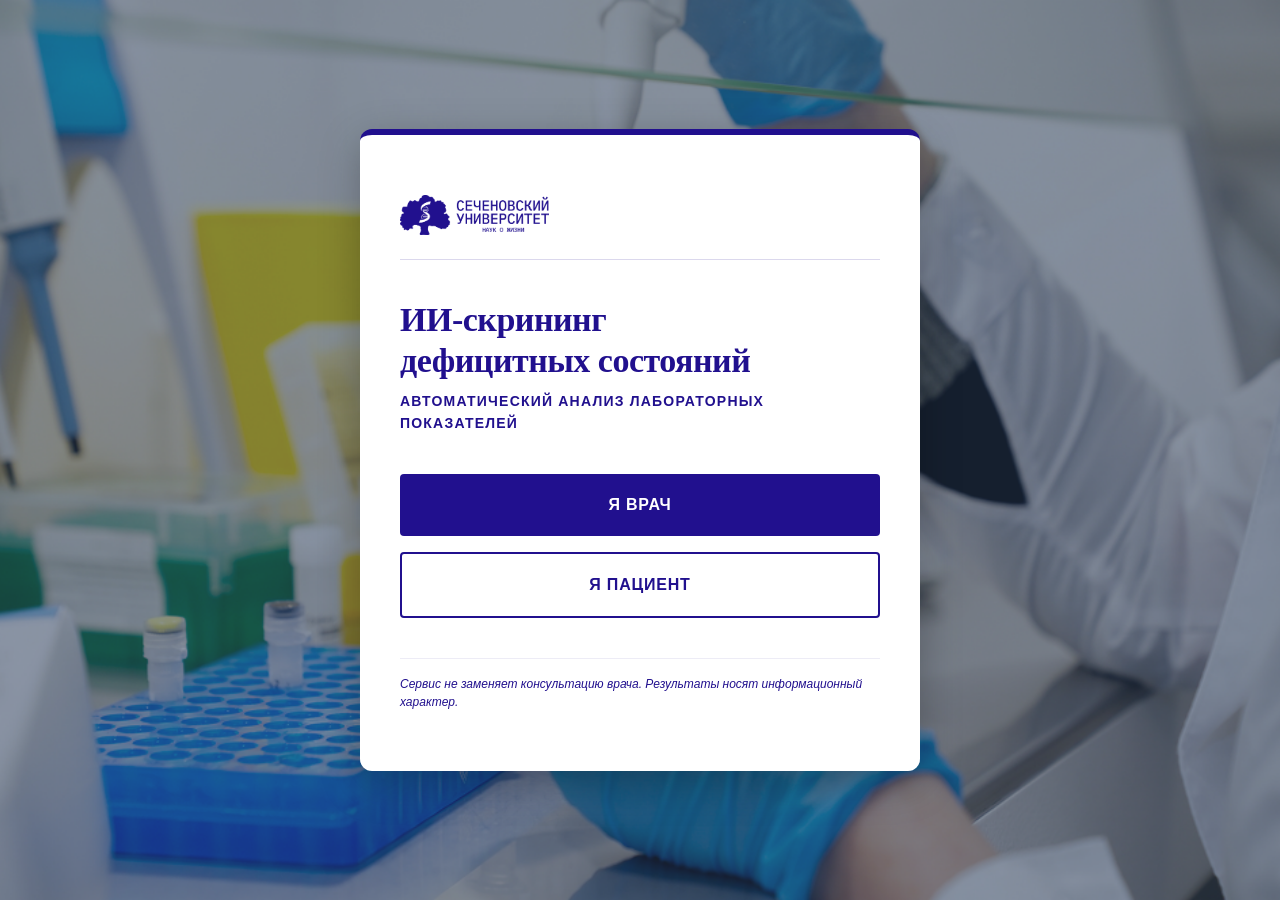
==== frontend/index.html @ cfb5610d "Add frontend folder" ====
<!DOCTYPE html>
<html lang="ru">
<head>
    <meta charset="UTF-8">
    <meta name="viewport" content="width=device-width, initial-scale=1.0">
    <title>ИИ-скрининг дефицитных состояний | Сеченовский Университет</title>
    <link rel="stylesheet" href="style.css">
</head>
<body>
    <div class="container">
        <header class="header">
            <div class="logo-placeholder">
                <img src="Sechenov Logo color horizontal.png" alt="Сеченовский Университет" class="logo-img">
            </div>
        </header>

        <h1>ИИ-скрининг<br>дефицитных состояний</h1>
        <p class="subtitle">Автоматический анализ лабораторных показателей</p>

        <div class="buttons">
            <a href="doctor.html" class="btn btn-doctor">Я врач</a>
            <a href="patient.html" class="btn btn-patient">Я пациент</a>
        </div>

        <p class="disclaimer">
            Сервис не заменяет консультацию врача. Результаты носят информационный характер.
        </p>
    </div>
</body>
</html>
---- frontend/style.css ----
:root {
    --sechenov-primary: #21108E;
    --sechenov-dark-blue: #21108E;
    --sechenov-deep-blue: #21108E;
    --sechenov-bright-blue: #5E70FF;

    --bg-page: #21108E;
    --bg-white: #FFFFFF;
    --bg-light-blue: #E6EEF9;
    --bg-card: #DDE5FF;
    --bg-light-gray: #F0F1F2;

    --text-main: #21108E;
    --text-white: #FFFFFF;

    --border-light: rgba(33, 16, 142, 0.16);
    --border-extra-light: rgba(33, 16, 142, 0.08);

    --space-xs: 8px;
    --space-sm: 16px;
    --space-md: 24px;
    --space-lg: 40px;
    --space-xl: 60px;

    --radius-sm: 4px;
    --radius-md: 8px;
    --radius-lg: 12px;
}

* {
    margin: 0;
    padding: 0;
    box-sizing: border-box;
}

body {
    font-family: 'Helvetica Neue', Arial, sans-serif;
    background: url('Frame 2.png') center/cover no-repeat fixed;
    color: var(--text-main);
    line-height: 1.6;
    padding: var(--space-lg) var(--space-sm);
    min-height: 100vh;
    display: flex;
    align-items: center;
    justify-content: center;
}

.container {
    background: var(--bg-white);
    padding: var(--space-xl) var(--space-lg);
    border-radius: var(--radius-lg);
    max-width: 560px;
    width: 100%;
    border-top: 6px solid var(--sechenov-primary);
    box-shadow: 0 12px 40px rgba(0, 0, 0, 0.25);
    color: var(--text-main);
}

.container-wide {
    max-width: 900px;
}

.header {
    display: flex;
    justify-content: space-between;
    align-items: center;
    margin-bottom: var(--space-lg);
    padding-bottom: var(--space-sm);
    border-bottom: 1px solid var(--border-light);
    gap: var(--space-sm);
}

.back-link {
    color: var(--sechenov-primary);
    text-decoration: none;
    font-size: 14px;
    font-weight: 600;
    text-transform: uppercase;
    letter-spacing: 0.6px;
    transition: opacity 0.2s;
    flex-shrink: 0;
}

.back-link:hover {
    opacity: 0.7;
}

.back-link:active {
    opacity: 0.5;
}

.logo-img {
    height: 40px;
    width: auto;
    max-width: 200px;
    object-fit: contain;
    flex-shrink: 0;
}

.logo-placeholder {
    text-align: right;
}

.logo-text {
    font-family: Georgia, serif;
    font-size: 12px;
    font-weight: 700;
    color: var(--sechenov-primary);
    letter-spacing: 1.2px;
    line-height: 1.3;
    text-transform: uppercase;
}

h1 {
    font-family: Georgia, 'Times New Roman', serif;
    font-size: 34px;
    color: var(--text-main);
    margin-bottom: var(--space-xs);
    font-weight: 700;
    letter-spacing: -0.5px;
    line-height: 1.2;
}

.subtitle {
    color: var(--text-main);
    font-size: 14px;
    margin-bottom: var(--space-lg);
    text-transform: uppercase;
    letter-spacing: 1.2px;
    font-weight: 600;
}

h2 {
    font-family: Georgia, serif;
    color: var(--text-main);
    font-size: 24px;
    margin-bottom: var(--space-sm);
    padding-bottom: var(--space-xs);
    border-bottom: 1px solid var(--border-light);
}

h3 {
    font-size: 14px;
    color: var(--text-main);
    margin: var(--space-md) 0 var(--space-xs);
    text-transform: uppercase;
    letter-spacing: 0.8px;
    font-weight: 700;
}

.buttons {
    display: flex;
    flex-direction: column;
    gap: var(--space-sm);
}

.btn {
    display: block;
    padding: 18px 24px;
    border-radius: var(--radius-sm);
    text-decoration: none;
    font-size: 16px;
    font-weight: 600;
    text-align: center;
    text-transform: uppercase;
    letter-spacing: 0.8px;
    transition: opacity 0.2s ease;
    border: none;
    cursor: pointer;
    font-family: inherit;
}

.btn-primary,
.btn-doctor {
    background-color: var(--sechenov-primary);
    color: var(--text-white);
}

.btn-primary:hover,
.btn-doctor:hover {
    opacity: 0.85;
}

.btn-primary:active,
.btn-doctor:active {
    opacity: 0.7;
}

.btn-secondary,
.btn-patient {
    background-color: var(--bg-white);
    color: var(--sechenov-primary);
    border: 2px solid var(--sechenov-primary);
}

.btn-secondary:hover,
.btn-patient:hover {
    background-color: var(--bg-light-blue);
}

.btn-secondary:active,
.btn-patient:active {
    background-color: var(--sechenov-primary);
    color: var(--text-white);
}

.btn-tertiary {
    background-color: var(--bg-light-gray);
    color: var(--text-main);
}

.btn-tertiary:hover {
    background-color: var(--bg-card);
}

.form-grid {
    display: grid;
    grid-template-columns: 1fr 1fr;
    gap: var(--space-sm) var(--space-md);
    margin-bottom: var(--space-md);
}

.form-group {
    display: flex;
    flex-direction: column;
    text-align: left;
    margin-bottom: var(--space-sm);
}

.form-group label {
    font-size: 12px;
    font-weight: 700;
    margin-bottom: var(--space-xs);
    color: var(--text-main);
    text-transform: uppercase;
    letter-spacing: 0.6px;
}

.form-group input,
.form-group select {
    padding: 14px 16px;
    border: 1px solid var(--border-light);
    border-radius: var(--radius-sm);
    font-size: 16px;
    font-family: inherit;
    color: var(--text-main);
    background-color: var(--bg-white);
    transition: border-color 0.2s, box-shadow 0.2s;
}

.form-group input:focus,
.form-group select:focus {
    outline: none;
    border-color: var(--sechenov-primary);
    box-shadow: 0 0 0 3px rgba(33, 16, 142, 0.12);
}

.form-group input::placeholder {
    color: rgba(33, 16, 142, 0.4);
}

.checkbox-group {
    display: flex;
    align-items: center;
    gap: var(--space-xs);
    margin-bottom: var(--space-sm);
    text-align: left;
}

.checkbox-group input[type="checkbox"] {
    width: 18px;
    height: 18px;
    accent-color: var(--sechenov-primary);
    cursor: pointer;
    flex-shrink: 0;
}

.checkbox-group label {
    font-size: 15px;
    color: var(--text-main);
    cursor: pointer;
    text-transform: none;
    font-weight: 400;
    letter-spacing: 0;
    margin: 0;
}

.result {
    margin-top: var(--space-lg);
    padding: var(--space-md);
    background-color: var(--bg-light-blue);
    border-radius: var(--radius-md);
    text-align: left;
    border-left: 4px solid var(--sechenov-primary);
    color: var(--text-main);
}

.result.hidden {
    display: none;
}

.result h2 {
    font-family: Georgia, serif;
    color: var(--text-main);
    margin-bottom: var(--space-sm);
    border-bottom: 1px solid var(--border-light);
    padding-bottom: var(--space-xs);
}

.result h3 {
    font-size: 13px;
    color: var(--text-main);
    margin: var(--space-md) 0 var(--space-xs);
    text-transform: uppercase;
    letter-spacing: 0.6px;
}

.result ul {
    margin-left: var(--space-md);
    line-height: 1.9;
    color: var(--text-main);
}

.result p {
    margin-bottom: var(--space-xs);
    color: var(--text-main);
}

.result strong {
    color: var(--text-main);
}

.disclaimer {
    margin-top: var(--space-lg);
    font-size: 12px;
    color: var(--text-main);
    font-style: italic;
    border-top: 1px solid var(--border-extra-light);
    padding-top: var(--space-sm);
    line-height: 1.5;
}

.error {
    color: var(--text-main);
    font-weight: 600;
}

.success {
    color: var(--text-main);
    font-weight: 600;
}

@media (max-width: 600px) {
    body {
        padding: var(--space-sm);
    }

    .container {
        padding: var(--space-lg) var(--space-md);
        border-top: none;
        border-left: 5px solid var(--sechenov-primary);
    }

    .form-grid {
        grid-template-columns: 1fr;
        gap: 0;
    }

    h1 {
        font-size: 26px;
    }

    .header {
        flex-direction: column;
        align-items: flex-start;
        gap: var(--space-xs);
    }

    .logo-img {
        height: 32px;
        max-width: 160px;
    }

    .logo-placeholder {
        text-align: left;
    }

    .logo-text {
        font-size: 11px;
    }
}
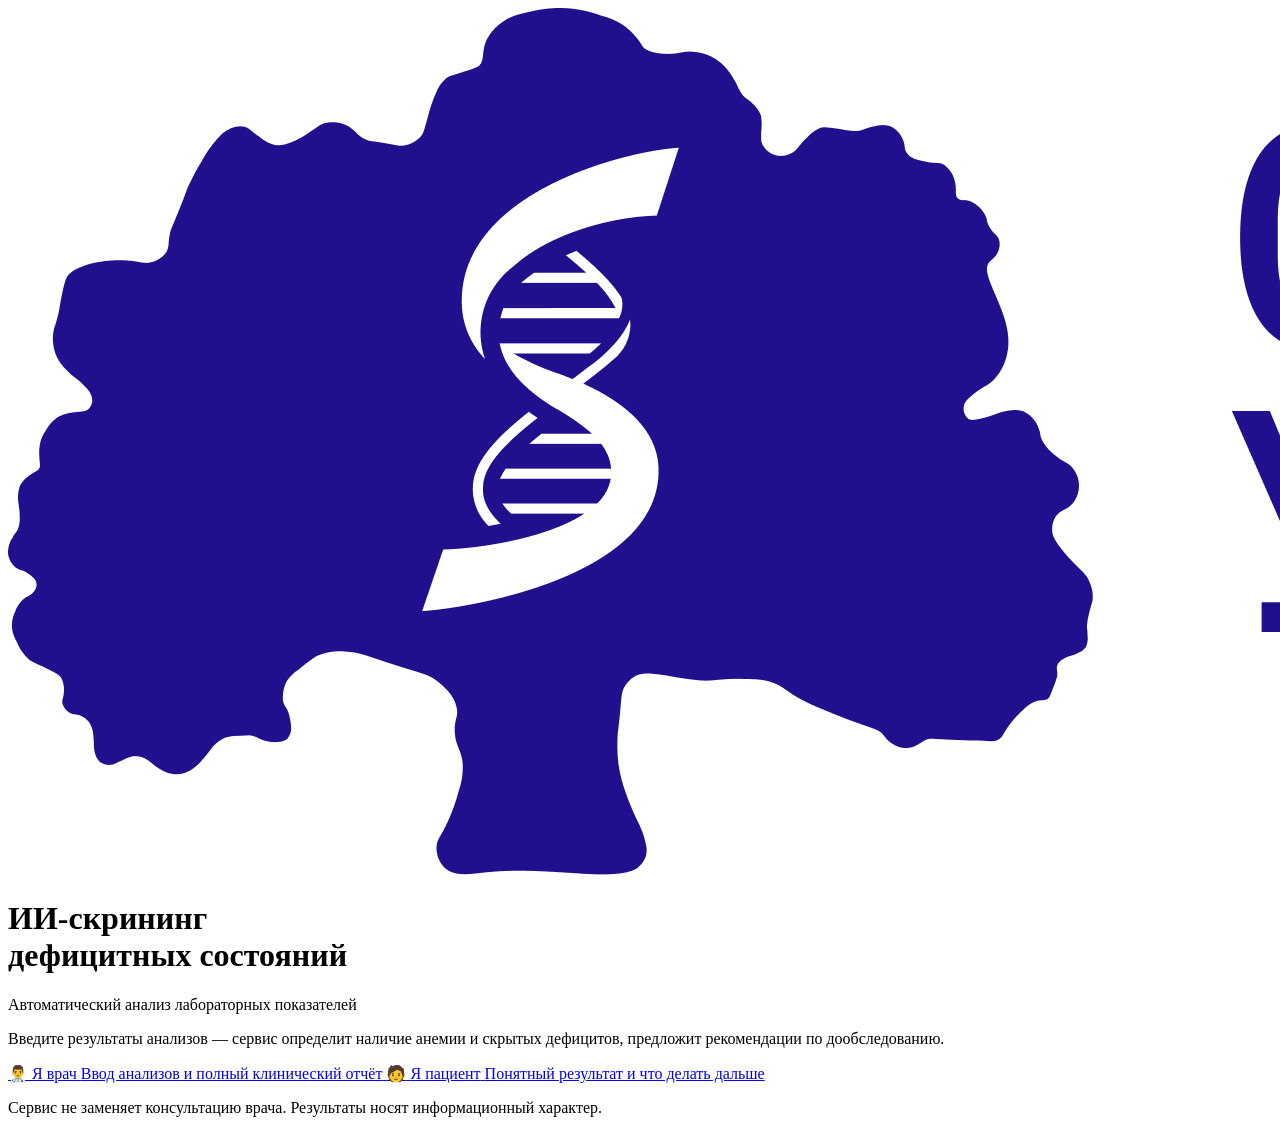
==== commit 604a8f99: "бла бла" ====
--- a/frontend/index.html
+++ b/frontend/index.html
@@ -4,7 +4,7 @@
     <meta charset="UTF-8">
     <meta name="viewport" content="width=device-width, initial-scale=1.0">
     <title>ИИ-скрининг дефицитных состояний | Сеченовский Университет</title>
-    <link rel="stylesheet" href="style.css">
+    <link rel="icon" type="image/png" href="Sechenov Logo color horizontal.png">
 </head>
 <body>
     <div class="container">
@@ -14,12 +14,24 @@
             </div>
         </header>
 
-        <h1>ИИ-скрининг<br>дефицитных состояний</h1>
+        <h1>ИИ-скрининг<br><span class=".accent { color: #1f4e79; }">дефицитных состояний</span></h1>
         <p class="subtitle">Автоматический анализ лабораторных показателей</p>
+        <p class="lead">
+    Введите результаты анализов — сервис определит наличие анемии и скрытых дефицитов,
+    предложит рекомендации по дообследованию.
+</p>
+        <div class="buttons">
+            <a href="doctor.html" class="btn btn-doctor">
+                <span class="btn-icon">👨‍⚕️</span>
+                <span class="btn-text">Я врач</span>
+                <span class="btn-hint">Ввод анализов и полный клинический отчёт</span>
+            </a>
 
-        <div class="buttons">
-            <a href="doctor.html" class="btn btn-doctor">Я врач</a>
-            <a href="patient.html" class="btn btn-patient">Я пациент</a>
+            <a href="patient.html" class="btn btn-patient">
+                <span class="btn-icon">🧑</span>
+                <span class="btn-text">Я пациент</span>
+                <span class="btn-hint">Понятный результат и что делать дальше</span>
+            </a>
         </div>
 
         <p class="disclaimer">
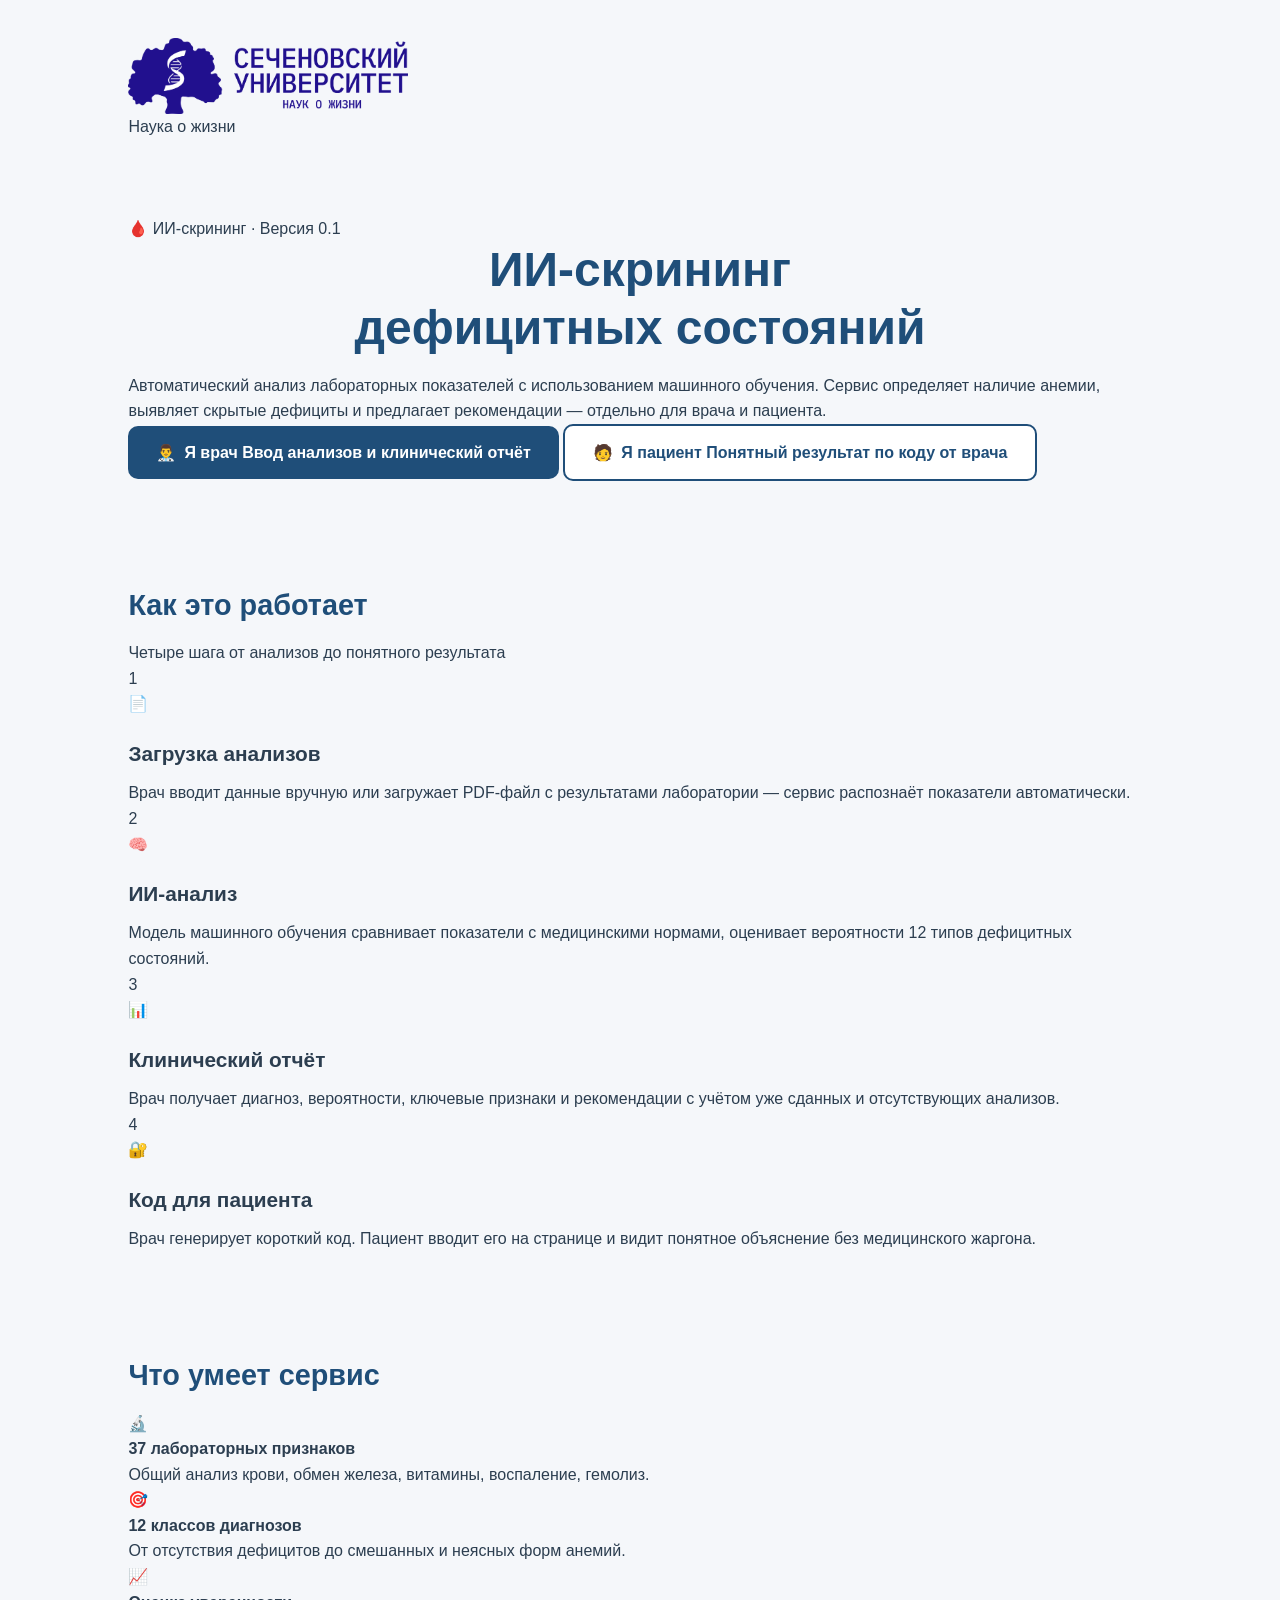
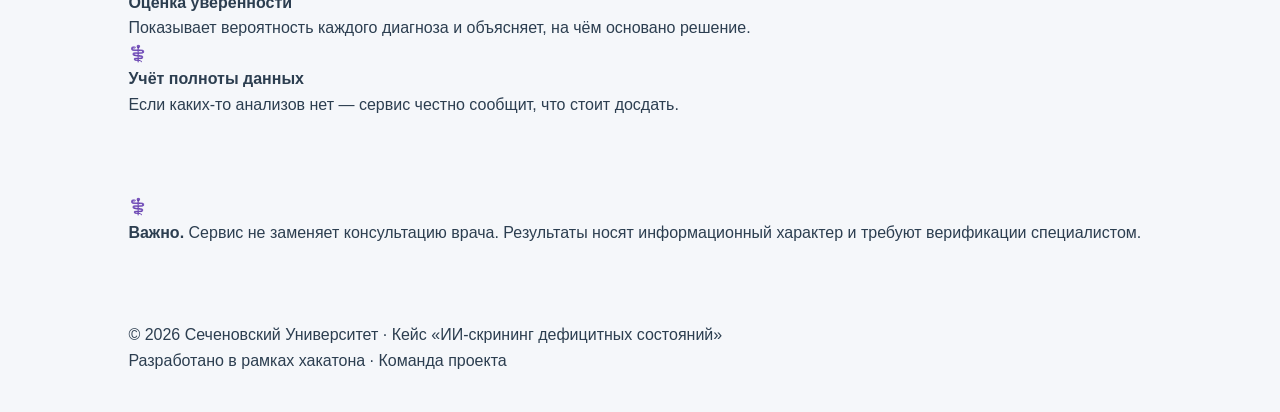
==== commit f9daad5d: "обновлёнка" ====
--- a/frontend/index.html
+++ b/frontend/index.html
@@ -4,39 +4,154 @@
     <meta charset="UTF-8">
     <meta name="viewport" content="width=device-width, initial-scale=1.0">
     <title>ИИ-скрининг дефицитных состояний | Сеченовский Университет</title>
+    <meta name="description" content="ИИ-сервис для автоматической интерпретации лабораторных анализов. Определяет анемию и дефицитные состояния, формирует рекомендации для врача и пациента.">
     <link rel="icon" type="image/png" href="Sechenov Logo color horizontal.png">
+    <link rel="stylesheet" href="style.css?v=3">
 </head>
 <body>
-    <div class="container">
-        <header class="header">
-            <div class="logo-placeholder">
-                <img src="Sechenov Logo color horizontal.png" alt="Сеченовский Университет" class="logo-img">
+
+    <!-- ================= HEADER ================= -->
+    <header class="site-header">
+        <div class="container header-inner">
+            <img src="Sechenov Logo color horizontal.png"
+                 alt="Сеченовский Университет"
+                 class="logo-img">
+            <div class="header-tagline">Наука о жизни</div>
+        </div>
+    </header>
+
+    <!-- ================= HERO ================= -->
+    <section class="hero">
+        <div class="container">
+            <div class="hero-badge">🩸 ИИ-скрининг · Версия 0.1</div>
+            <h1 class="hero-title">
+                ИИ-скрининг<br>
+                <span class="hero-accent">дефицитных состояний</span>
+            </h1>
+            <p class="hero-lead">
+                Автоматический анализ лабораторных показателей с использованием машинного обучения.
+                Сервис определяет наличие анемии, выявляет скрытые дефициты и предлагает рекомендации —
+                отдельно для врача и пациента.
+            </p>
+
+            <div class="hero-buttons">
+                <a href="doctor.html" class="btn btn-doctor btn-large">
+                    <span class="btn-icon">👨‍⚕️</span>
+                    <span>
+                        <span class="btn-label">Я врач</span>
+                        <span class="btn-hint">Ввод анализов и клинический отчёт</span>
+                    </span>
+                </a>
+                <a href="patient.html" class="btn btn-patient btn-large">
+                    <span class="btn-icon">🧑</span>
+                    <span>
+                        <span class="btn-label">Я пациент</span>
+                        <span class="btn-hint">Понятный результат по коду от врача</span>
+                    </span>
+                </a>
             </div>
-        </header>
+        </div>
+    </section>
 
-        <h1>ИИ-скрининг<br><span class=".accent { color: #1f4e79; }">дефицитных состояний</span></h1>
-        <p class="subtitle">Автоматический анализ лабораторных показателей</p>
-        <p class="lead">
-    Введите результаты анализов — сервис определит наличие анемии и скрытых дефицитов,
-    предложит рекомендации по дообследованию.
-</p>
-        <div class="buttons">
-            <a href="doctor.html" class="btn btn-doctor">
-                <span class="btn-icon">👨‍⚕️</span>
-                <span class="btn-text">Я врач</span>
-                <span class="btn-hint">Ввод анализов и полный клинический отчёт</span>
-            </a>
+    <!-- ================= КАК ЭТО РАБОТАЕТ ================= -->
+    <section class="how-it-works">
+        <div class="container">
+            <h2 class="section-title">Как это работает</h2>
+            <p class="section-subtitle">Четыре шага от анализов до понятного результата</p>
 
-            <a href="patient.html" class="btn btn-patient">
-                <span class="btn-icon">🧑</span>
-                <span class="btn-text">Я пациент</span>
-                <span class="btn-hint">Понятный результат и что делать дальше</span>
-            </a>
+            <div class="steps">
+                <div class="step">
+                    <div class="step-number">1</div>
+                    <div class="step-icon">📄</div>
+                    <h3 class="step-title">Загрузка анализов</h3>
+                    <p class="step-text">
+                        Врач вводит данные вручную или загружает PDF-файл с результатами лаборатории —
+                        сервис распознаёт показатели автоматически.
+                    </p>
+                </div>
+
+                <div class="step">
+                    <div class="step-number">2</div>
+                    <div class="step-icon">🧠</div>
+                    <h3 class="step-title">ИИ-анализ</h3>
+                    <p class="step-text">
+                        Модель машинного обучения сравнивает показатели с медицинскими нормами,
+                        оценивает вероятности 12 типов дефицитных состояний.
+                    </p>
+                </div>
+
+                <div class="step">
+                    <div class="step-number">3</div>
+                    <div class="step-icon">📊</div>
+                    <h3 class="step-title">Клинический отчёт</h3>
+                    <p class="step-text">
+                        Врач получает диагноз, вероятности, ключевые признаки и рекомендации
+                        с учётом уже сданных и отсутствующих анализов.
+                    </p>
+                </div>
+
+                <div class="step">
+                    <div class="step-number">4</div>
+                    <div class="step-icon">🔐</div>
+                    <h3 class="step-title">Код для пациента</h3>
+                    <p class="step-text">
+                        Врач генерирует короткий код. Пациент вводит его на странице
+                        и видит понятное объяснение без медицинского жаргона.
+                    </p>
+                </div>
+            </div>
         </div>
+    </section>
 
-        <p class="disclaimer">
-            Сервис не заменяет консультацию врача. Результаты носят информационный характер.
-        </p>
-    </div>
+    <!-- ================= ЧТО УМЕЕТ ================= -->
+    <section class="features">
+        <div class="container">
+            <h2 class="section-title">Что умеет сервис</h2>
+            <div class="features-grid">
+                <div class="feature">
+                    <div class="feature-icon">🔬</div>
+                    <h4>37 лабораторных признаков</h4>
+                    <p>Общий анализ крови, обмен железа, витамины, воспаление, гемолиз.</p>
+                </div>
+                <div class="feature">
+                    <div class="feature-icon">🎯</div>
+                    <h4>12 классов диагнозов</h4>
+                    <p>От отсутствия дефицитов до смешанных и неясных форм анемий.</p>
+                </div>
+                <div class="feature">
+                    <div class="feature-icon">📈</div>
+                    <h4>Оценка уверенности</h4>
+                    <p>Показывает вероятность каждого диагноза и объясняет, на чём основано решение.</p>
+                </div>
+                <div class="feature">
+                    <div class="feature-icon">⚕️</div>
+                    <h4>Учёт полноты данных</h4>
+                    <p>Если каких-то анализов нет — сервис честно сообщит, что стоит досдать.</p>
+                </div>
+            </div>
+        </div>
+    </section>
+
+    <!-- ================= CTA / DISCLAIMER ================= -->
+    <section class="cta">
+        <div class="container">
+            <div class="cta-card">
+                <div class="cta-icon">⚕️</div>
+                <p>
+                    <strong>Важно.</strong> Сервис не заменяет консультацию врача.
+                    Результаты носят информационный характер и требуют верификации специалистом.
+                </p>
+            </div>
+        </div>
+    </section>
+
+    <!-- ================= FOOTER ================= -->
+    <footer class="site-footer">
+        <div class="container">
+            <p>© 2026 Сеченовский Университет · Кейс «ИИ-скрининг дефицитных состояний»</p>
+            <p class="footer-sub">Разработано в рамках хакатона · Команда проекта</p>
+        </div>
+    </footer>
+
 </body>
 </html>
--- a/frontend/style.css
+++ b/frontend/style.css
@@ -0,0 +1,756 @@
+/* =====================================================================
+   RESET & BASE
+   ===================================================================== */
+* {
+    box-sizing: border-box;
+    margin: 0;
+    padding: 0;
+}
+
+html {
+    font-size: clamp(14px, 1.5vw, 16px);
+    scroll-behavior: smooth;
+}
+
+body {
+    font-family: -apple-system, BlinkMacSystemFont, "Segoe UI", Roboto,
+                 "Helvetica Neue", Arial, sans-serif;
+    background: #f5f7fa;
+    color: #2c3e50;
+    line-height: 1.6;
+    min-height: 100vh;
+    padding: 0;
+    /* НЕТ никаких background-image — убираем декоративные картинки по бокам */
+}
+
+img {
+    max-width: 100%;
+    height: auto;
+    display: block;
+}
+
+/* =====================================================================
+   CONTAINER — ограничивает ширину контента
+   ===================================================================== */
+.container {
+    max-width: 1100px;
+    margin: 0 auto;
+    padding: clamp(16px, 3vw, 40px);
+}
+
+.container-wide {
+    max-width: 1300px;
+}
+
+/* =====================================================================
+   HEADER
+   ===================================================================== */
+.header {
+    display: flex;
+    align-items: center;
+    justify-content: space-between;
+    gap: 16px;
+    padding-bottom: 20px;
+    margin-bottom: clamp(24px, 4vw, 48px);
+    border-bottom: 1px solid #e1e6ec;
+    flex-wrap: wrap;
+}
+
+.logo-img {
+    max-width: 280px;
+    height: auto;
+    width: 100%;
+}
+
+/* На мобильных — логотип меньше */
+@media (max-width: 600px) {
+    .logo-img {
+        max-width: 180px;
+    }
+}
+
+.back-link {
+    color: #1f4e79;
+    text-decoration: none;
+    font-weight: 500;
+    padding: 8px 12px;
+    border-radius: 6px;
+    transition: background 0.2s;
+}
+
+.back-link:hover {
+    background: #eaf4ff;
+}
+
+/* =====================================================================
+   ТИПОГРАФИКА
+   ===================================================================== */
+h1 {
+    font-size: clamp(1.8rem, 4vw, 3rem);
+    line-height: 1.2;
+    color: #1f4e79;
+    margin-bottom: 16px;
+    text-align: center;
+}
+
+h2 {
+    font-size: clamp(1.3rem, 2.5vw, 1.8rem);
+    color: #1f4e79;
+    margin: 24px 0 12px;
+}
+
+h3 {
+    font-size: clamp(1.1rem, 2vw, 1.3rem);
+    color: #2c3e50;
+    margin: 20px 0 10px;
+}
+
+.subtitle {
+    text-align: center;
+    font-size: clamp(1rem, 1.6vw, 1.15rem);
+    color: #5a6b7c;
+    margin-bottom: clamp(24px, 4vw, 40px);
+    max-width: 700px;
+    margin-left: auto;
+    margin-right: auto;
+}
+
+/* =====================================================================
+   ГЛАВНАЯ СТРАНИЦА (index.html)
+   ===================================================================== */
+.buttons {
+    display: flex;
+    gap: 20px;
+    justify-content: center;
+    flex-wrap: wrap;
+    margin: clamp(24px, 4vw, 40px) 0;
+}
+
+.btn {
+    display: inline-flex;
+    align-items: center;
+    justify-content: center;
+    gap: 8px;
+    padding: 14px 28px;
+    font-size: 1rem;
+    font-weight: 600;
+    border: none;
+    border-radius: 10px;
+    cursor: pointer;
+    text-decoration: none;
+    transition: all 0.2s ease;
+    font-family: inherit;
+}
+
+.btn-doctor {
+    background: #1f4e79;
+    color: #ffffff;
+}
+
+.btn-doctor:hover {
+    background: #163a5c;
+    transform: translateY(-2px);
+    box-shadow: 0 6px 16px rgba(31, 78, 121, 0.3);
+}
+
+.btn-patient {
+    background: #ffffff;
+    color: #1f4e79;
+    border: 2px solid #1f4e79;
+}
+
+.btn-patient:hover {
+    background: #eaf4ff;
+    transform: translateY(-2px);
+}
+
+.btn-secondary {
+    background: #f0f2f5;
+    color: #2c3e50;
+}
+
+.btn-secondary:hover {
+    background: #e1e6ec;
+}
+
+.btn-primary {
+    background: #1f4e79;
+    color: #ffffff;
+}
+
+.btn-primary:hover {
+    background: #163a5c;
+}
+
+.btn:disabled {
+    opacity: 0.6;
+    cursor: not-allowed;
+    transform: none;
+}
+
+/* Большие кнопки для главной */
+.buttons .btn {
+    min-width: 220px;
+    padding: 18px 36px;
+    font-size: 1.1rem;
+}
+
+@media (max-width: 600px) {
+    .buttons {
+        flex-direction: column;
+        align-items: stretch;
+    }
+    .buttons .btn {
+        width: 100%;
+    }
+}
+
+/* =====================================================================
+   DISCLAIMER
+   ===================================================================== */
+.disclaimer {
+    font-size: 0.9rem;
+    color: #7a8a99;
+    text-align: center;
+    margin-top: 32px;
+    padding: 16px;
+    background: #f9fafb;
+    border-radius: 8px;
+    border-left: 3px solid #b6c9e0;
+}
+
+/* =====================================================================
+   ФОРМА (doctor.html)
+   ===================================================================== */
+.form-section {
+    border: 1px solid #e1e6ec;
+    border-radius: 10px;
+    margin-bottom: 16px;
+    padding: 0 20px;
+    background: #ffffff;
+    overflow: hidden;
+}
+
+.form-section[open] {
+    padding-bottom: 20px;
+}
+
+.form-section > summary {
+    cursor: pointer;
+    font-weight: 600;
+    font-size: clamp(1rem, 1.6vw, 1.15rem);
+    padding: 16px 0;
+    list-style: none;
+    display: flex;
+    align-items: center;
+    justify-content: space-between;
+    color: #1f4e79;
+    user-select: none;
+}
+
+.form-section > summary::after {
+    content: "▸";
+    font-size: 1.3em;
+    transition: transform 0.2s;
+    color: #1f4e79;
+    margin-left: 12px;
+}
+
+.form-section[open] > summary::after {
+    transform: rotate(90deg);
+}
+
+.form-section > summary::-webkit-details-marker {
+    display: none;
+}
+
+.required-note {
+    font-size: 0.8em;
+    font-weight: normal;
+    color: #d9534f;
+    margin-left: auto;
+}
+
+/* СЕТКА ПОЛЕЙ — адаптивная */
+.form-grid {
+    display: grid;
+    grid-template-columns: repeat(auto-fit, minmax(220px, 1fr));
+    gap: 16px;
+}
+
+@media (max-width: 480px) {
+    .form-grid {
+        grid-template-columns: 1fr;
+    }
+}
+
+.form-group {
+    display: flex;
+    flex-direction: column;
+}
+
+.form-group label {
+    font-size: 0.9rem;
+    font-weight: 500;
+    margin-bottom: 6px;
+    color: #3a4a5c;
+}
+
+.form-group input,
+.form-group select {
+    padding: 10px 12px;
+    font-size: 0.95rem;
+    border: 1px solid #cfd8e3;
+    border-radius: 6px;
+    font-family: inherit;
+    transition: border 0.2s, box-shadow 0.2s;
+    background: #ffffff;
+}
+
+.form-group input:focus,
+.form-group select:focus {
+    outline: none;
+    border-color: #1f4e79;
+    box-shadow: 0 0 0 3px rgba(31, 78, 121, 0.1);
+}
+
+.form-group input::placeholder {
+    color: #a8b4c0;
+}
+
+/* =====================================================================
+   КНОПКИ ДЕЙСТВИЙ ФОРМЫ
+   ===================================================================== */
+.form-actions {
+    display: flex;
+    gap: 12px;
+    margin-top: 24px;
+    flex-wrap: wrap;
+}
+
+@media (max-width: 600px) {
+    .form-actions {
+        flex-direction: column;
+    }
+    .form-actions .btn {
+        width: 100%;
+    }
+}
+
+/* =====================================================================
+   PDF-ЗАГРУЗКА
+   ===================================================================== */
+.pdf-upload-block {
+    background: #f7f9fc;
+    border: 2px dashed #b6c9e0;
+    border-radius: 12px;
+    padding: 20px;
+    margin: 20px 0;
+}
+
+.pdf-upload-block h3 {
+    margin-top: 0;
+    color: #1f4e79;
+}
+
+.pdf-hint {
+    font-size: 0.9em;
+    color: #666;
+    margin-bottom: 16px;
+}
+
+.pdf-controls {
+    display: flex;
+    gap: 12px;
+    align-items: center;
+    flex-wrap: wrap;
+}
+
+.pdf-file-name {
+    color: #666;
+    font-style: italic;
+    word-break: break-all;
+}
+
+.pdf-status {
+    margin-top: 16px;
+    padding: 12px;
+    border-radius: 8px;
+    background: #eaf4ff;
+    color: #1f4e79;
+}
+
+.pdf-status.success {
+    background: #e8f5e9;
+    color: #2e7d32;
+}
+
+.pdf-status.error {
+    background: #fdecea;
+    color: #a94442;
+}
+
+.field-autofilled {
+    background: #e8f5e9 !important;
+    border-color: #4caf50 !important;
+}
+
+/* =====================================================================
+   СТАТУСЫ (loading, error, result)
+   ===================================================================== */
+.hidden {
+    display: none !important;
+}
+
+.loading {
+    padding: 16px;
+    background: #eaf4ff;
+    border-radius: 8px;
+    color: #1f4e79;
+    font-weight: 500;
+    text-align: center;
+    margin-top: 16px;
+}
+
+.error {
+    padding: 16px;
+    background: #fdecea;
+    border-left: 4px solid #d9534f;
+    border-radius: 8px;
+    color: #a94442;
+    margin-top: 16px;
+    word-break: break-word;
+}
+
+.result {
+    margin-top: 24px;
+    padding: clamp(16px, 3vw, 24px);
+    background: #ffffff;
+    border-radius: 12px;
+    box-shadow: 0 2px 12px rgba(0, 0, 0, 0.06);
+}
+
+/* =====================================================================
+   ДИАГНОЗ (результат врача)
+   ===================================================================== */
+.diagnosis-block {
+    padding: 20px;
+    border-radius: 10px;
+    margin-bottom: 20px;
+}
+
+.diagnosis-anemia {
+    background: #fdecea;
+    border-left: 5px solid #d9534f;
+}
+
+.diagnosis-normal {
+    background: #e8f5e9;
+    border-left: 5px solid #4caf50;
+}
+
+.diagnosis-title {
+    font-size: 1.3rem;
+    font-weight: 700;
+    margin-bottom: 8px;
+}
+
+.diagnosis-class {
+    font-size: 1.05rem;
+    margin-bottom: 4px;
+}
+
+.diagnosis-prob {
+    font-size: 0.95rem;
+    color: #5a6b7c;
+}
+
+/* Полнота данных */
+.completeness-block {
+    padding: 12px 16px;
+    border-radius: 8px;
+    font-size: 0.95rem;
+    margin-bottom: 20px;
+}
+
+.completeness-good {
+    background: #e8f5e9;
+    color: #2e7d32;
+}
+
+.completeness-warn {
+    background: #fff8e1;
+    color: #b87200;
+}
+
+.completeness-bad {
+    background: #fdecea;
+    color: #a94442;
+}
+
+/* Прогресс-бары классов */
+.prob-list {
+    margin: 16px 0;
+}
+
+.prob-row {
+    display: grid;
+    grid-template-columns: minmax(140px, 1fr) 2fr auto;
+    gap: 12px;
+    align-items: center;
+    margin-bottom: 10px;
+}
+
+@media (max-width: 600px) {
+    .prob-row {
+        grid-template-columns: 1fr;
+        gap: 4px;
+    }
+}
+
+.prob-label {
+    font-size: 0.9rem;
+    color: #3a4a5c;
+    word-break: break-word;
+}
+
+.prob-bar {
+    background: #eaf1f8;
+    height: 10px;
+    border-radius: 5px;
+    overflow: hidden;
+}
+
+.prob-fill {
+    background: linear-gradient(90deg, #1f4e79, #4a7bb0);
+    height: 100%;
+    transition: width 0.5s ease;
+}
+
+.prob-value {
+    font-weight: 600;
+    font-size: 0.9rem;
+    text-align: right;
+    color: #1f4e79;
+    min-width: 60px;
+}
+
+/* Таблица признаков */
+.features-table {
+    width: 100%;
+    border-collapse: collapse;
+    font-size: 0.9rem;
+    margin: 12px 0;
+}
+
+.features-table th,
+.features-table td {
+    padding: 10px 12px;
+    text-align: left;
+    border-bottom: 1px solid #e1e6ec;
+}
+
+.features-table th {
+    background: #f5f7fa;
+    color: #3a4a5c;
+    font-weight: 600;
+}
+
+/* Пропущенные признаки */
+.missing-block {
+    margin: 16px 0;
+    padding: 14px 16px;
+    background: #fff8e1;
+    border-left: 4px solid #ffb74d;
+    border-radius: 8px;
+}
+
+.missing-block h4 {
+    margin: 0 0 8px;
+    color: #b87200;
+    font-size: 0.95rem;
+}
+
+.missing-list {
+    font-size: 0.85rem;
+    color: #5a6b7c;
+    word-break: break-word;
+}
+
+.all-complete {
+    color: #2e7d32;
+    font-weight: 500;
+    padding: 12px;
+    background: #e8f5e9;
+    border-radius: 8px;
+    margin: 16px 0;
+}
+
+/* Рекомендации */
+.recommendation {
+    padding: 16px;
+    background: #f7f9fc;
+    border-left: 4px solid #1f4e79;
+    border-radius: 8px;
+    white-space: pre-line;
+    font-size: 0.95rem;
+    line-height: 1.7;
+}
+
+/* =====================================================================
+   РЕЗУЛЬТАТ ПАЦИЕНТА
+   ===================================================================== */
+.patient-summary {
+    padding: 20px;
+    background: #f7f9fc;
+    border-radius: 10px;
+    margin: 16px 0;
+}
+
+.patient-status {
+    font-size: clamp(1.1rem, 2vw, 1.4rem);
+    font-weight: 600;
+    padding: 16px;
+    border-radius: 8px;
+    margin: 16px 0;
+    text-align: center;
+}
+
+.patient-status.anemia {
+    background: #fdecea;
+    color: #b00020;
+}
+
+.patient-status.normal {
+    background: #e8f5e9;
+    color: #2e7d32;
+}
+
+.patient-actions {
+    padding-left: 24px;
+    font-size: 1rem;
+    line-height: 1.9;
+}
+
+.patient-actions li {
+    margin-bottom: 8px;
+}
+
+.record-meta {
+    font-size: 0.9rem;
+    color: #7a8a99;
+    text-align: center;
+    margin-bottom: 16px;
+}
+
+/* =====================================================================
+   CODE ENTRY (patient.html)
+   ===================================================================== */
+.code-entry {
+    max-width: 480px;
+    margin: 40px auto;
+    padding: clamp(20px, 4vw, 32px);
+    background: #f7f9fc;
+    border-radius: 12px;
+    text-align: center;
+}
+
+.code-entry label {
+    display: block;
+    margin-bottom: 8px;
+    font-weight: 600;
+    color: #1f4e79;
+}
+
+.code-input {
+    width: 100%;
+    padding: 16px;
+    font-size: clamp(1.4rem, 4vw, 1.8rem);
+    text-align: center;
+    letter-spacing: 0.3em;
+    font-family: "Courier New", monospace;
+    text-transform: uppercase;
+    border: 2px solid #b6c9e0;
+    border-radius: 8px;
+    margin-bottom: 16px;
+    background: #ffffff;
+}
+
+.code-input:focus {
+    outline: none;
+    border-color: #1f4e79;
+    box-shadow: 0 0 0 4px rgba(31, 78, 121, 0.1);
+}
+
+.patient-result {
+    max-width: 700px;
+    margin: 32px auto;
+    padding: clamp(20px, 4vw, 32px);
+    background: #ffffff;
+    border-radius: 12px;
+    box-shadow: 0 2px 12px rgba(0, 0, 0, 0.08);
+}
+
+/* =====================================================================
+   SHARE BLOCK (врач делится кодом)
+   ===================================================================== */
+.share-block {
+    background: #fff8e1;
+    border: 2px solid #ffcc80;
+    border-radius: 12px;
+    padding: clamp(16px, 3vw, 24px);
+    margin-top: 24px;
+}
+
+.share-block h3 {
+    margin-top: 0;
+    color: #b87200;
+}
+
+.share-result {
+    margin-top: 16px;
+    padding: 16px;
+    background: #ffffff;
+    border-radius: 8px;
+    border: 1px dashed #b87200;
+    text-align: center;
+}
+
+.patient-code {
+    font-size: clamp(1.8rem, 5vw, 2.5rem);
+    font-weight: bold;
+    letter-spacing: 0.25em;
+    color: #1f4e79;
+    font-family: "Courier New", monospace;
+    margin: 12px 0;
+    padding: 16px;
+    background: #eaf4ff;
+    border-radius: 8px;
+    user-select: all;
+    word-break: break-all;
+}
+
+.patient-code-hint {
+    color: #666;
+    font-size: 0.9em;
+}
+
+/* =====================================================================
+   ПЕЧАТЬ
+   ===================================================================== */
+@media print {
+    body {
+        background: #ffffff;
+    }
+    .btn,
+    .form-actions,
+    .share-block,
+    .back-link {
+        display: none !important;
+    }
+    .result,
+    .patient-result {
+        box-shadow: none;
+        padding: 0;
+    }
+}
